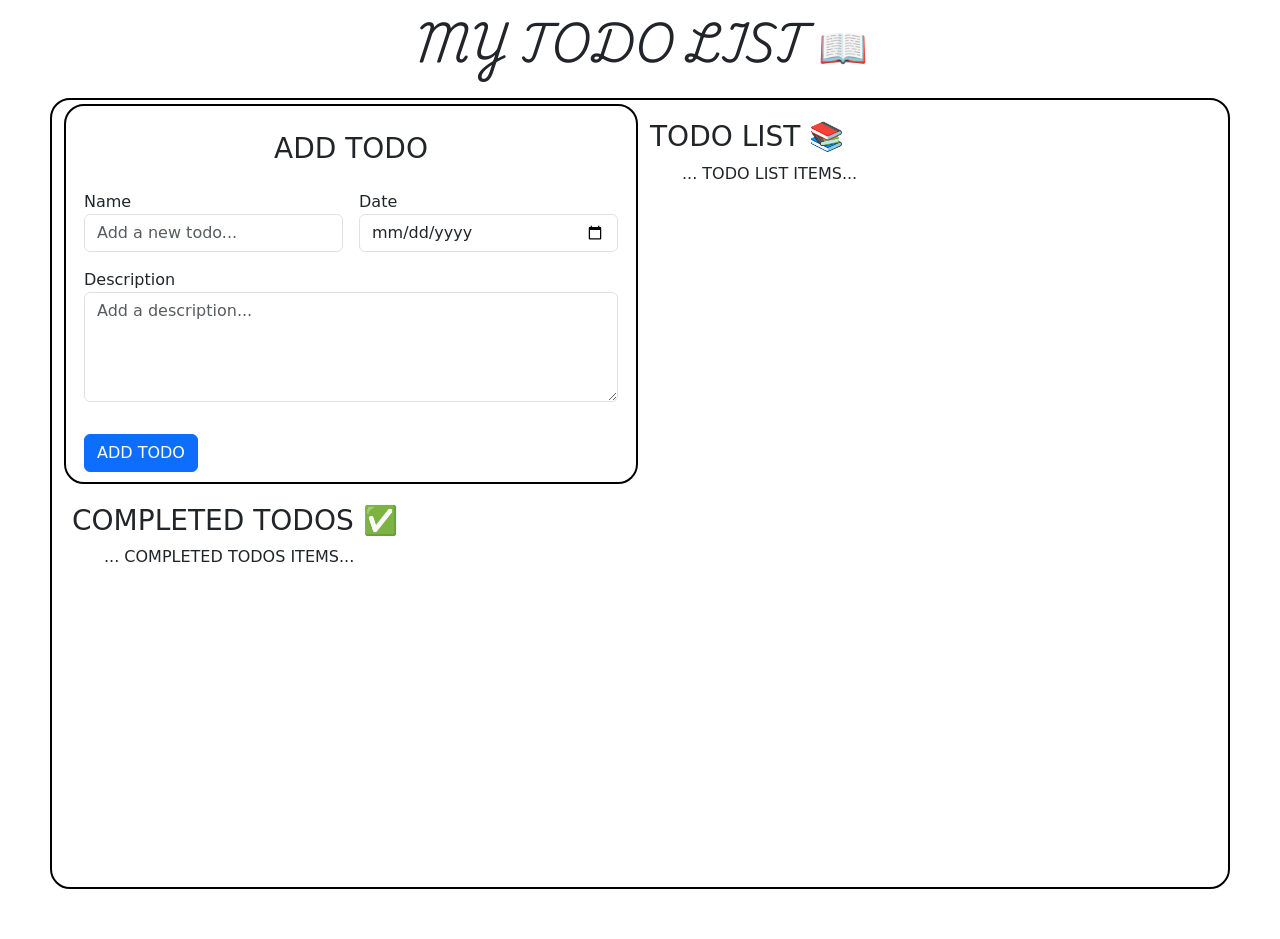
==== structure/index.html @ 71bc2a51 "style: split the main content section into a first and second container" ====
<!DOCTYPE html>
<html lang="en">
<head>
  <meta charset="UTF-8">
  <meta name="viewport" content="width=device-width, initial-scale=1.0">
  <link href="https://cdn.jsdelivr.net/npm/bootstrap@5.3.3/dist/css/bootstrap.min.css" rel="stylesheet">
  <link rel="preconnect" href="https://fonts.googleapis.com">
  <link rel="preconnect" href="https://fonts.gstatic.com" crossorigin>
  <link href="https://fonts.googleapis.com/css2?family=Playwrite+IE:wght@100..400&display=swap" rel="stylesheet">
  <link rel="stylesheet" href="../styles/general.css">
  <link rel="stylesheet" href="../styles/main-content.css">
  <title>MY TODO LIST 📖</title>
</head>
<body>
  <header class="text-center">
    <h1 class="my-heading">MY TODO LIST 📖</h1>
  </header>
  <main>
    <div class="first-container">
      <form class="row g-3" id="to-do-form">

        <h3 class="text-center">ADD TODO</h3>

        <div class="col-md-6">
          <label for="todo-input">Name</label>
          <input class="form-control" type="text" id="todo-input" placeholder="Add a new todo...">
        </div>

        <div class="col-md-6">
          <label for="todo-date">Date</label>
          <input class="form-control" type="date" id="todo-date" name="todo-date">
        </div>
        
        
        <div class="mb-3">
          <label for="todo-description">Description</label>
          <textarea class="form-control" id="todo-description" name="todo-description" rows="4" cols="50" placeholder="Add a description..."></textarea>
        </div>
      
        <div id="add-button">
          <button class="btn btn-primary" type="submit">ADD TODO</button>
        </div>
     </form>

     <div class="TODO LIST">
        <h3>TODO LIST 📚</h3>
        <div id="todo list">
          <ul>
            ... TODO LIST ITEMS...
          </ul>
       </div>
     </div>
   </div>
    
   <div class="second-container">
      <div class="COMPLETED TODOS">
        <h3>COMPLETED TODOS ✅</h3>
        <div id="completed-todos">
          <ul>
            ... COMPLETED TODOS ITEMS...
          </ul>
        </div>
      </div>
   </div>
   

  </main>
   
  <script src="https://cdn.jsdelivr.net/npm/bootstrap@5.3.3/dist/js/bootstrap.bundle.min.js"></script>
  <script src="js/todo.js"></script>
</body>
</html>
---- styles/general.css ----
.my-heading{
  font-family: "Playwrite IE", cursive;
  font-optical-sizing: auto;
  font-weight: 400;
  font-style: normal;
}

body{
  padding: 20px;
}
---- styles/main-content.css ----
main{
  display: grid;
  grid-template-rows: 1fr 1fr;
  gap: 20px;
  border: solid 2px black;
  border-radius: 20px;
  padding: 20px;
  margin: 30px;
  height: auto;
}

#to-do-form{
  border: solid 2px black;
  padding: 10px;
  border-radius: 20px;
}

.first-container{
  display: grid;
  grid-template-columns: 1fr 1fr;
  gap: 20px;
}
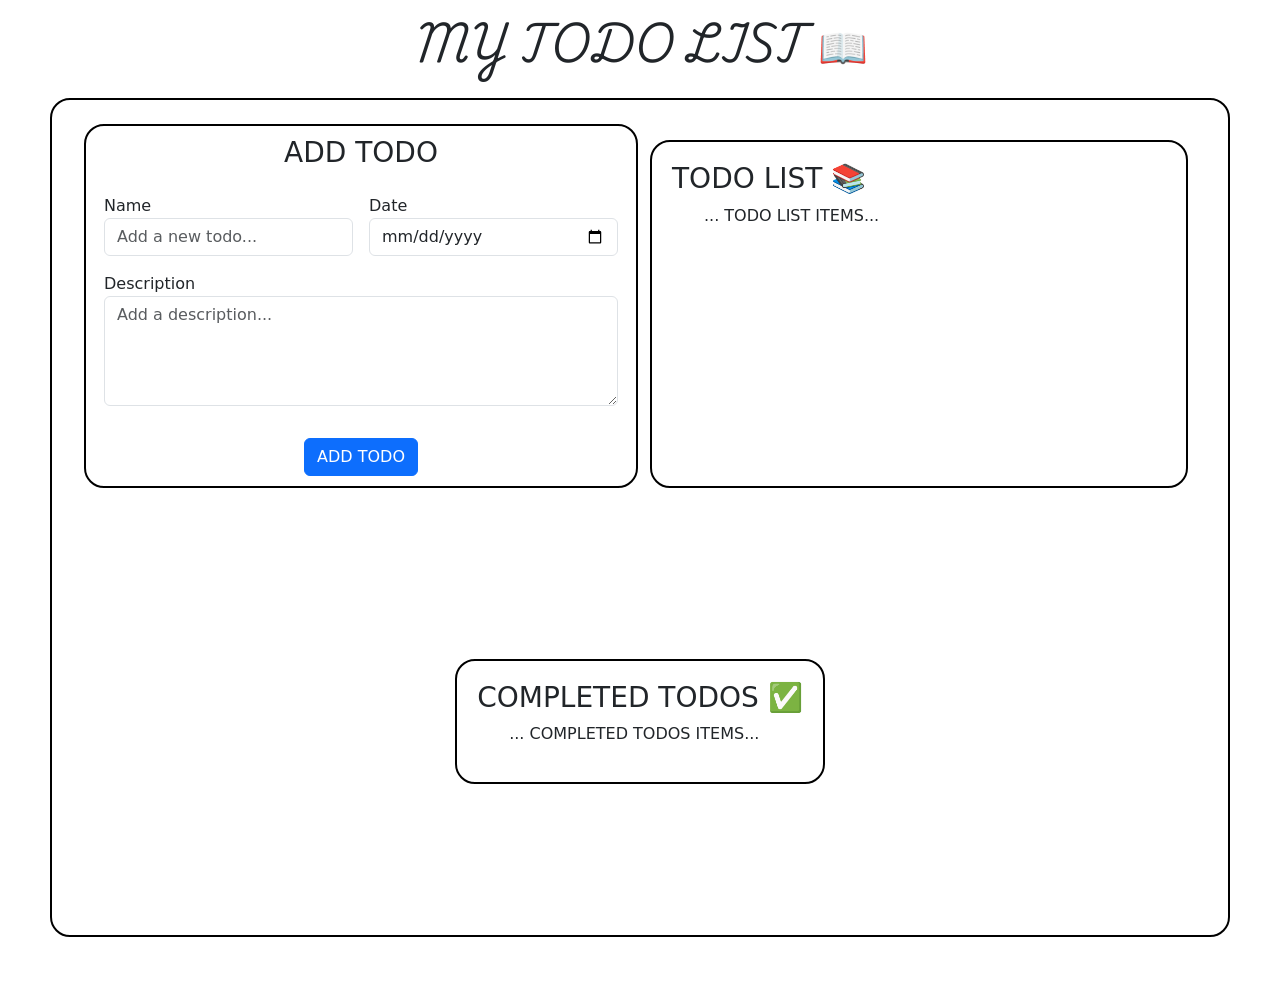
==== commit 79f8085a: "style: center the add todo button" ====
--- a/structure/index.html
+++ b/structure/index.html
@@ -19,7 +19,7 @@
     <div class="first-container">
       <form class="row g-3" id="to-do-form">
 
-        <h3 class="text-center">ADD TODO</h3>
+        <h3 class="add-todo-heading text-center">ADD TODO</h3>
 
         <div class="col-md-6">
           <label for="todo-input">Name</label>
--- a/styles/main-content.css
+++ b/styles/main-content.css
@@ -7,6 +7,10 @@
   padding: 20px;
   margin: 30px;
   height: auto;
+}
+
+.add-todo-heading{
+  margin-top:0;
 }
 
 #to-do-form{
@@ -19,4 +23,29 @@
   display: grid;
   grid-template-columns: 1fr 1fr;
   gap: 20px;
+  padding: 20px;
+}
+
+.second-container{
+  display: flex;
+  justify-content: center;
+  align-items: center;
+  gap: 20px
+}
+
+.COMPLETED{
+  border: solid 2px black;
+  padding: 20px;
+  border-radius: 20px;
+}
+
+.TODO{
+  border: solid 2px black;
+  padding: 20px;
+  border-radius: 20px;
+}
+
+#add-button{
+  display: flex;
+  justify-content: center;
 }
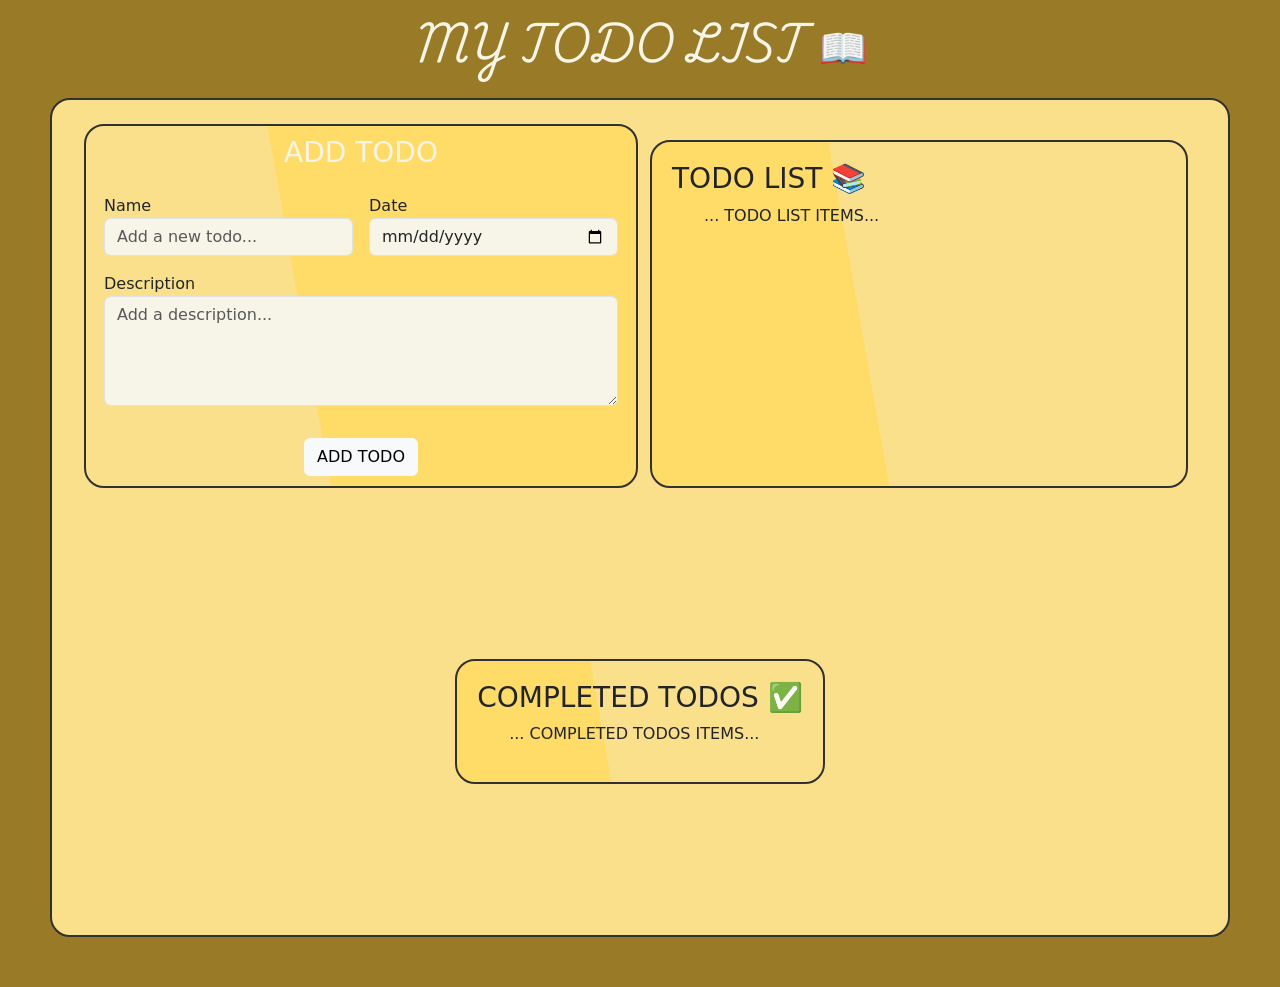
==== commit 3c3dbca2: "style: change border styles" ====
--- a/structure/index.html
+++ b/structure/index.html
@@ -38,13 +38,13 @@
         </div>
       
         <div id="add-button">
-          <button class="btn btn-primary" type="submit">ADD TODO</button>
+          <button class="btn btn-light" type="submit">ADD TODO</button>
         </div>
      </form>
 
      <div class="TODO LIST">
         <h3>TODO LIST 📚</h3>
-        <div id="todo list">
+        <div id="todo-list">
           <ul>
             ... TODO LIST ITEMS...
           </ul>
--- a/styles/general.css
+++ b/styles/general.css
@@ -3,8 +3,39 @@
   font-optical-sizing: auto;
   font-weight: 400;
   font-style: normal;
+  color: var(--surface);
 }
 
 body{
   padding: 20px;
-}+  background-color: var(--primary-darker);
+}
+
+:root{
+  /* Main Brand Colors */
+  --primary: rgb(255, 219, 103);        /* Golden yellow */
+  --primary-dark: rgb(204, 175, 82);    /* Slightly darker version for hover states */
+  --primary-light: rgb(250, 224, 138);  /* Softer tint for subtle highlights */
+  --primary-dark-1: rgb(204, 164, 52);
+  --primary-darker: rgb(153, 123, 39);
+
+  /* Neutrals */
+  --background: #fffef8;                /* Off-white background */
+  --surface: #f7f4e8;                   /* Light surface block (cards, sections) */
+  --border: #313131;                    /* Soft border/shadow tone */
+  --text: #2e2e2e;                      /* Main text color (almost black) */
+  --text-muted: #5c5c5c;                /* Secondary text color */
+
+  /* Accent Colors */
+  --accent: #ff715b;                    /* Coral-red accent */
+  --accent-dark: #d94c3f;               /* For hover or active */
+  --accent-light: #ffc3b7;              /* For badges or background highlights */
+
+  /* Success / Info / Error (optional for badges or alerts) */
+  --success: #46c49e;
+  --info: #4da6ff;
+  --warning: #f7b733;
+  --error: #d64545;
+
+}
+
--- a/styles/main-content.css
+++ b/styles/main-content.css
@@ -2,21 +2,24 @@
   display: grid;
   grid-template-rows: 1fr 1fr;
   gap: 20px;
-  border: solid 2px black;
+  border: solid 2px var(--border);
   border-radius: 20px;
   padding: 20px;
   margin: 30px;
   height: auto;
+  background: var(--primary-light);
 }
 
 .add-todo-heading{
   margin-top:0;
+  color: var(--surface);
 }
 
 #to-do-form{
-  border: solid 2px black;
+  border: solid 2px var(--border);
   padding: 10px;
   border-radius: 20px;
+  background: border-box linear-gradient(260deg, var(--primary) 60%, var(--primary-light) 60%);
 }
 
 .first-container{
@@ -34,18 +37,25 @@
 }
 
 .COMPLETED{
-  border: solid 2px black;
+  border: solid 2px var(--border);
   padding: 20px;
   border-radius: 20px;
+  background: border-box linear-gradient(260deg, var(--primary-light) 60%, var(--primary) 60%);
 }
 
 .TODO{
-  border: solid 2px black;
+  border: solid 2px var(--border);
   padding: 20px;
   border-radius: 20px;
+  background: border-box linear-gradient(260deg, var(--primary-light) 60%, var(--primary) 60%);
+
 }
 
 #add-button{
   display: flex;
   justify-content: center;
+}
+
+.form-control{
+  background-color: var(--surface);
 }
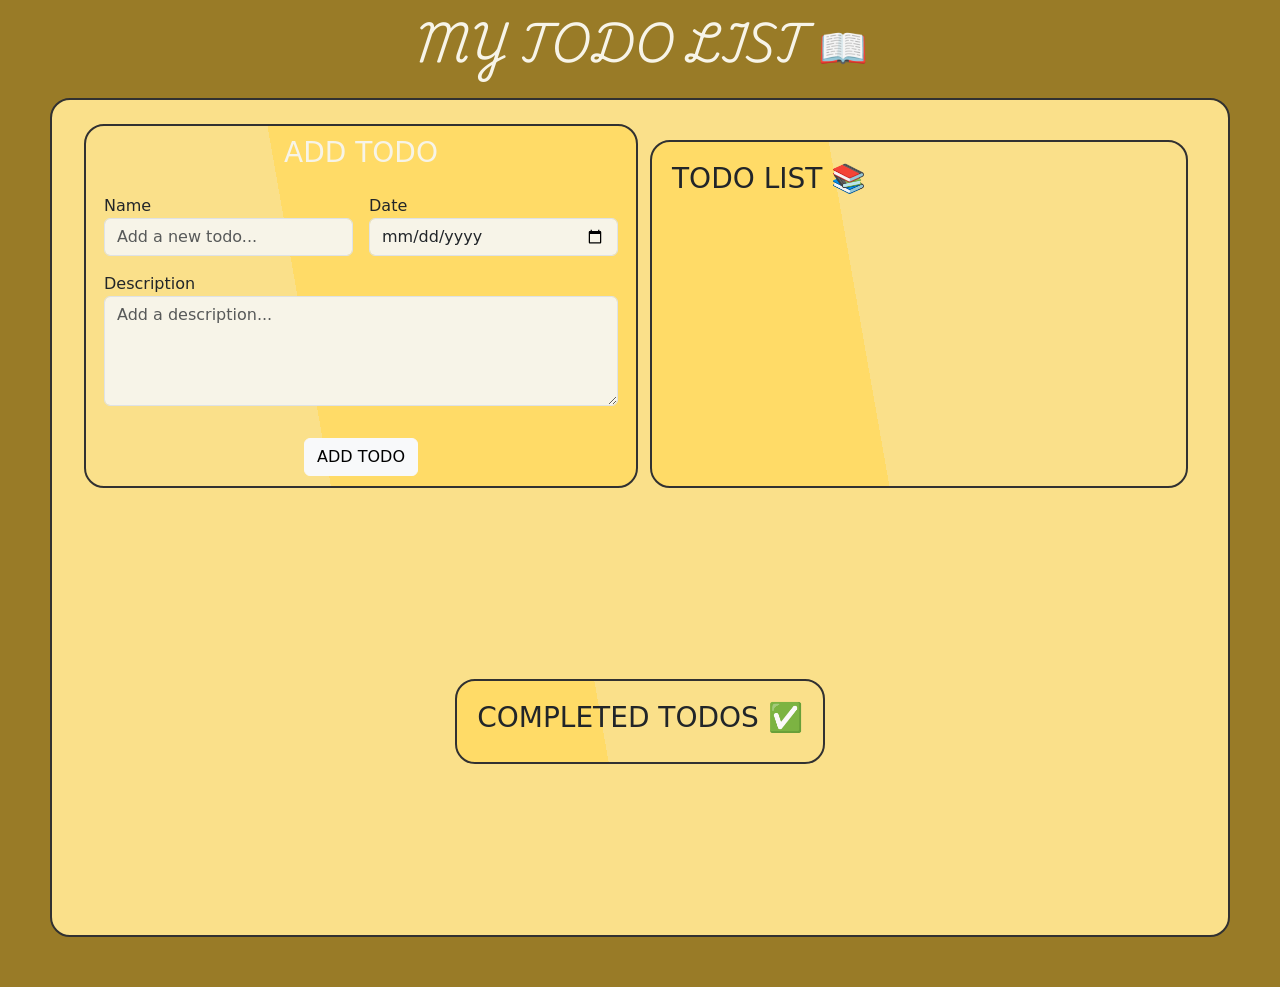
==== commit e0c0d1e5: "fx: clean a bit of html" ====
--- a/structure/index.html
+++ b/structure/index.html
@@ -44,22 +44,14 @@
 
      <div class="TODO LIST">
         <h3>TODO LIST 📚</h3>
-        <div id="todo-list">
-          <ul>
-            ... TODO LIST ITEMS...
-          </ul>
-       </div>
+        <div id="todo-list"></div>
      </div>
    </div>
     
    <div class="second-container">
       <div class="COMPLETED TODOS">
         <h3>COMPLETED TODOS ✅</h3>
-        <div id="completed-todos">
-          <ul>
-            ... COMPLETED TODOS ITEMS...
-          </ul>
-        </div>
+        <div id="completed-todos"></div>
       </div>
    </div>
    
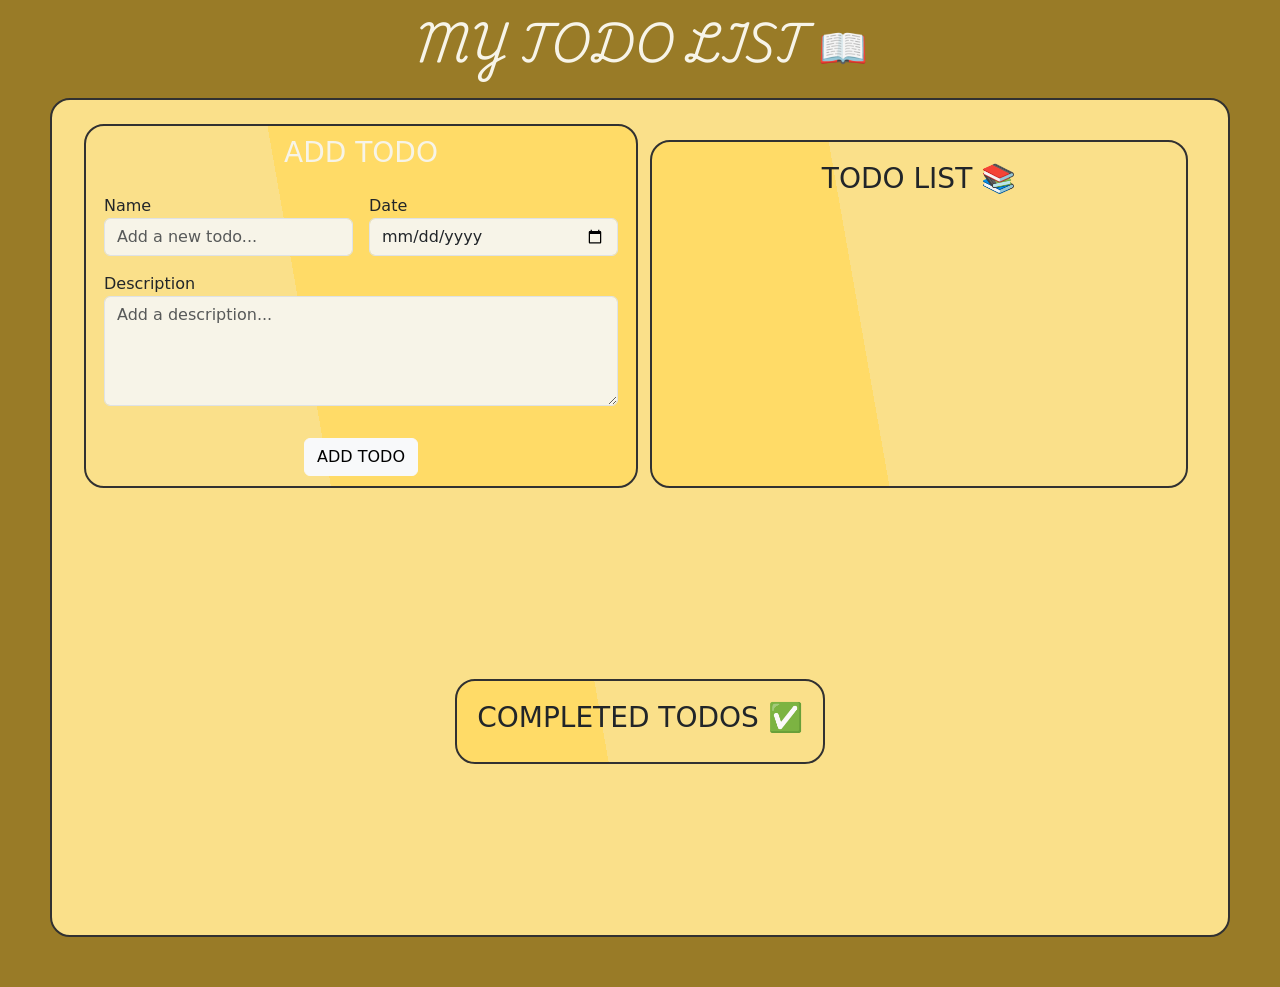
==== commit 008f9218: "style: add bootsrap classes to center headers" ====
--- a/structure/index.html
+++ b/structure/index.html
@@ -43,14 +43,14 @@
      </form>
 
      <div class="TODO LIST">
-        <h3>TODO LIST 📚</h3>
+        <h3 class="text-center">TODO LIST 📚</h3>
         <div id="todo-list"></div>
      </div>
    </div>
     
    <div class="second-container">
       <div class="COMPLETED TODOS">
-        <h3>COMPLETED TODOS ✅</h3>
+        <h3 class="text-center">COMPLETED TODOS ✅</h3>
         <div id="completed-todos"></div>
       </div>
    </div>
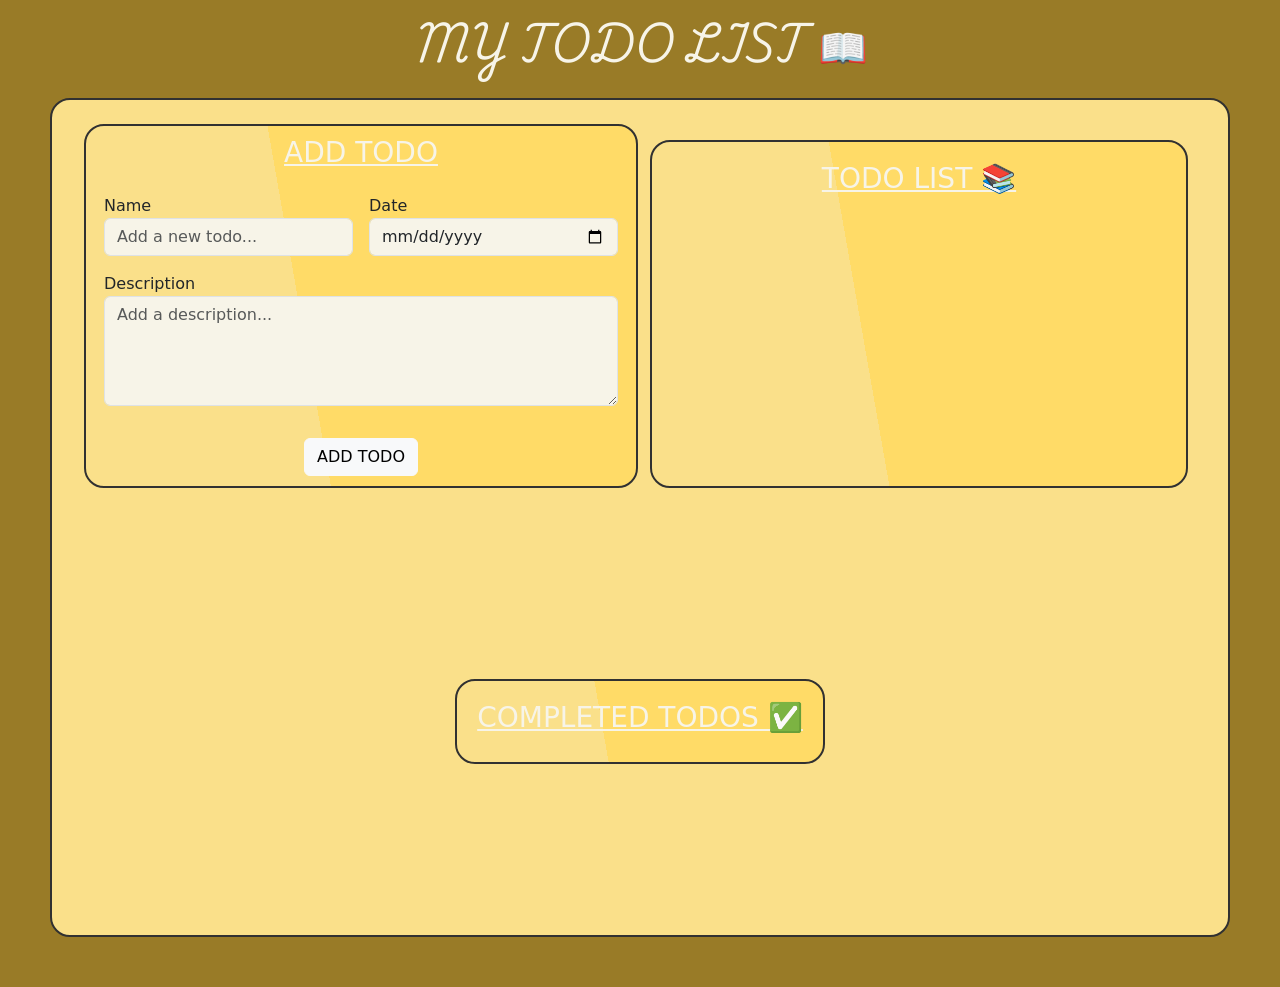
==== commit 5f78a9db: "create a tasks array" ====
--- a/structure/index.html
+++ b/structure/index.html
@@ -59,6 +59,6 @@
   </main>
    
   <script src="https://cdn.jsdelivr.net/npm/bootstrap@5.3.3/dist/js/bootstrap.bundle.min.js"></script>
-  <script src="js/todo.js"></script>
+  <script src="../js/todo.js"></script>
 </body>
 </html>
--- a/styles/main-content.css
+++ b/styles/main-content.css
@@ -13,6 +13,7 @@
 .add-todo-heading{
   margin-top:0;
   color: var(--surface);
+  text-decoration: underline;
 }
 
 #to-do-form{
@@ -40,14 +41,19 @@
   border: solid 2px var(--border);
   padding: 20px;
   border-radius: 20px;
-  background: border-box linear-gradient(260deg, var(--primary-light) 60%, var(--primary) 60%);
+  background: border-box linear-gradient(260deg, var(--primary) 60%, var(--primary-light) 60%);
+}
+
+.COMPLETED h3 , .TODO h3{
+  color: var(--surface);
+  text-decoration: underline;
 }
 
 .TODO{
   border: solid 2px var(--border);
   padding: 20px;
   border-radius: 20px;
-  background: border-box linear-gradient(260deg, var(--primary-light) 60%, var(--primary) 60%);
+  background: border-box linear-gradient(260deg, var(--primary) 60%, var(--primary-light) 60%);
 
 }
 
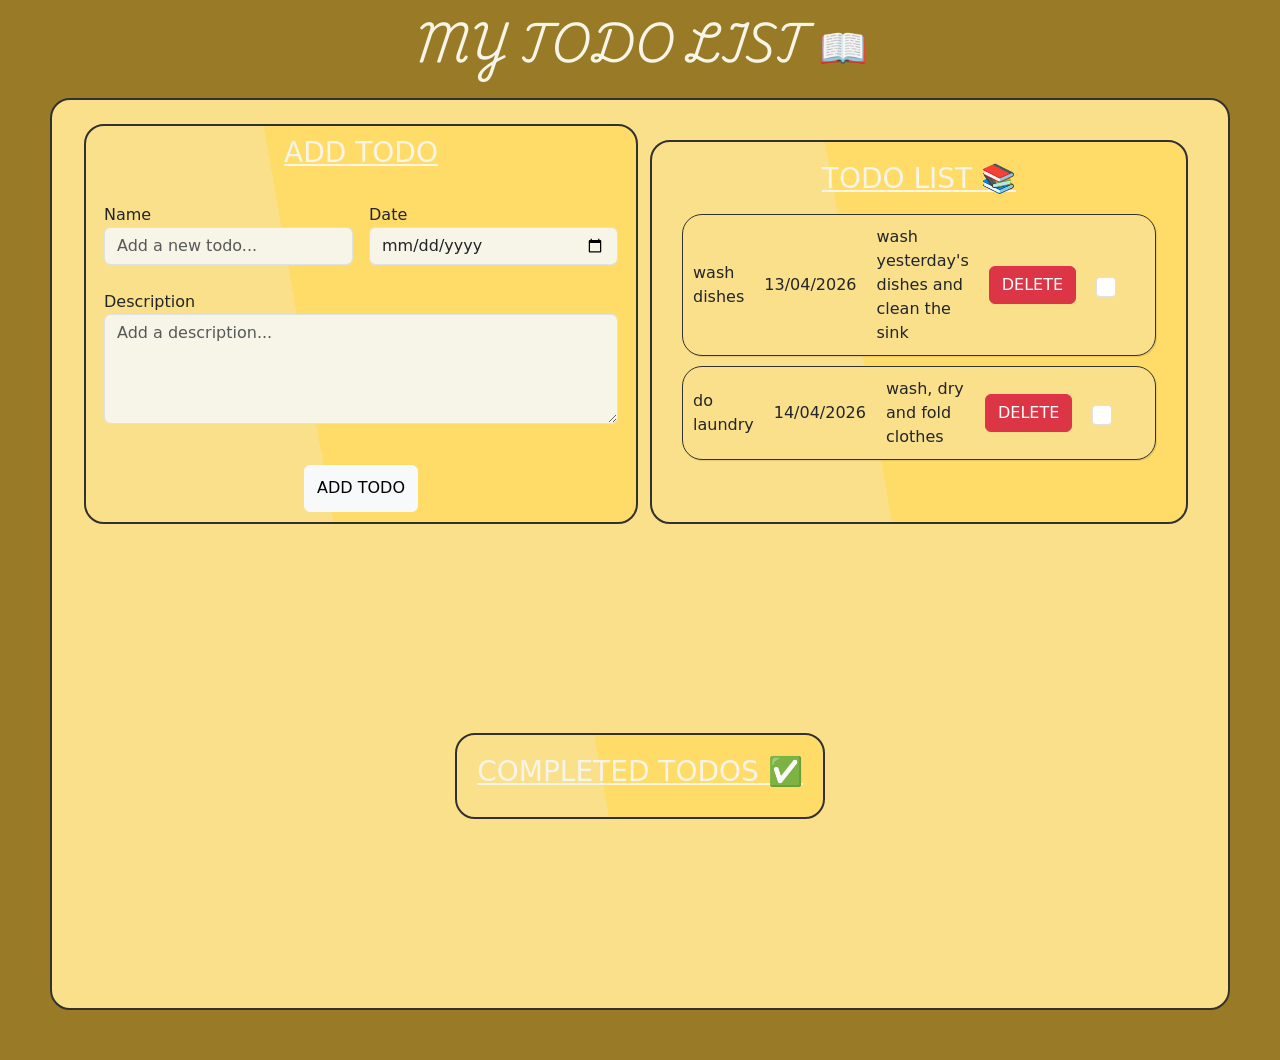
==== commit dd6daab1: "create the render tasks function and style the task elements div and children" ====
--- a/structure/index.html
+++ b/structure/index.html
@@ -38,7 +38,7 @@
         </div>
       
         <div id="add-button">
-          <button class="btn btn-light" type="submit">ADD TODO</button>
+          <button id="addButton" class="btn btn-light" type="submit">ADD TODO</button>
         </div>
      </form>
 
--- a/styles/main-content.css
+++ b/styles/main-content.css
@@ -19,6 +19,7 @@
 #to-do-form{
   border: solid 2px var(--border);
   padding: 10px;
+  height: 400px;
   border-radius: 20px;
   background: border-box linear-gradient(260deg, var(--primary) 60%, var(--primary-light) 60%);
 }
@@ -28,6 +29,8 @@
   grid-template-columns: 1fr 1fr;
   gap: 20px;
   padding: 20px;
+  align-items: bottom;
+  justify-content: space-around;
 }
 
 .second-container{
@@ -64,4 +67,36 @@
 
 .form-control{
   background-color: var(--surface);
-}+}
+
+.task-elements{
+  display: grid;
+  grid-template-columns: 2fr 2fr 3fr 2fr 2fr;
+  gap: 20px;
+  justify-content: space-evenly;
+  align-items: center;
+  width: 100%;
+  color: var(--completed-text);
+  box-shadow: 1px 1px 1px rgba(0, 0, 0, 0.1);
+  border: solid 1px var(--border);
+  border-radius: 20px;
+  background: var(--primary-light);
+  padding: 10px;
+}
+
+#todo-list{
+  display: flex;
+  flex-direction: column;
+  gap: 10px;
+  padding: 10px;
+}
+
+.task-elements p{
+  margin: 0;
+}
+
+.task-elements input[type="checkbox"]{
+  width: 20px;
+  height: 20px;
+}
+
